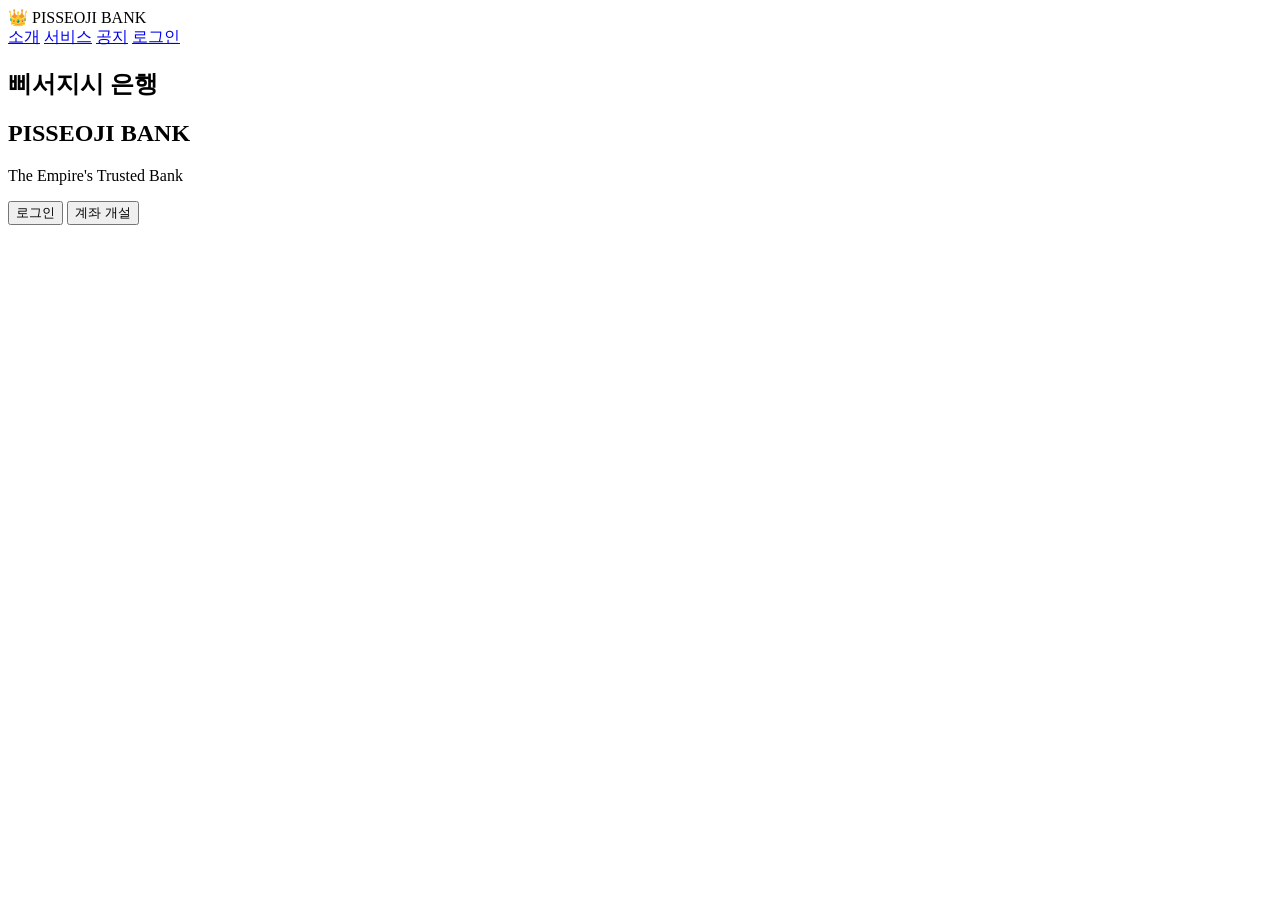
==== index.html @ e7a4bc82 "index.html 만들기" ====
<!DOCTYPE html>
<html lang="ko">
<head>
    <meta charset="UTF-8">
    <meta name="viewport" content="width=device-width, initial-scale=1.0">
    <title>삐서지시 은행 | PISSEOJI BANK</title>

    <link rel="stylesheet" href="css/style.css">
</head>

<body>

<header>
    <div class="logo">👑 PISSEOJI BANK</div>

    <nav>
        <a href="#">소개</a>
        <a href="#">서비스</a>
        <a href="#">공지</a>
        <a href="#">로그인</a>
    </nav>
</header>

<section class="hero">

    <h1>삐서지시 은행</h1>

    <h2>PISSEOJI BANK</h2>

    <p>
        The Empire's Trusted Bank
    </p>

    <div class="buttons">
        <button>로그인</button>
        <button class="outline">계좌 개설</button>
    </div>

</section>

</body>
</html>
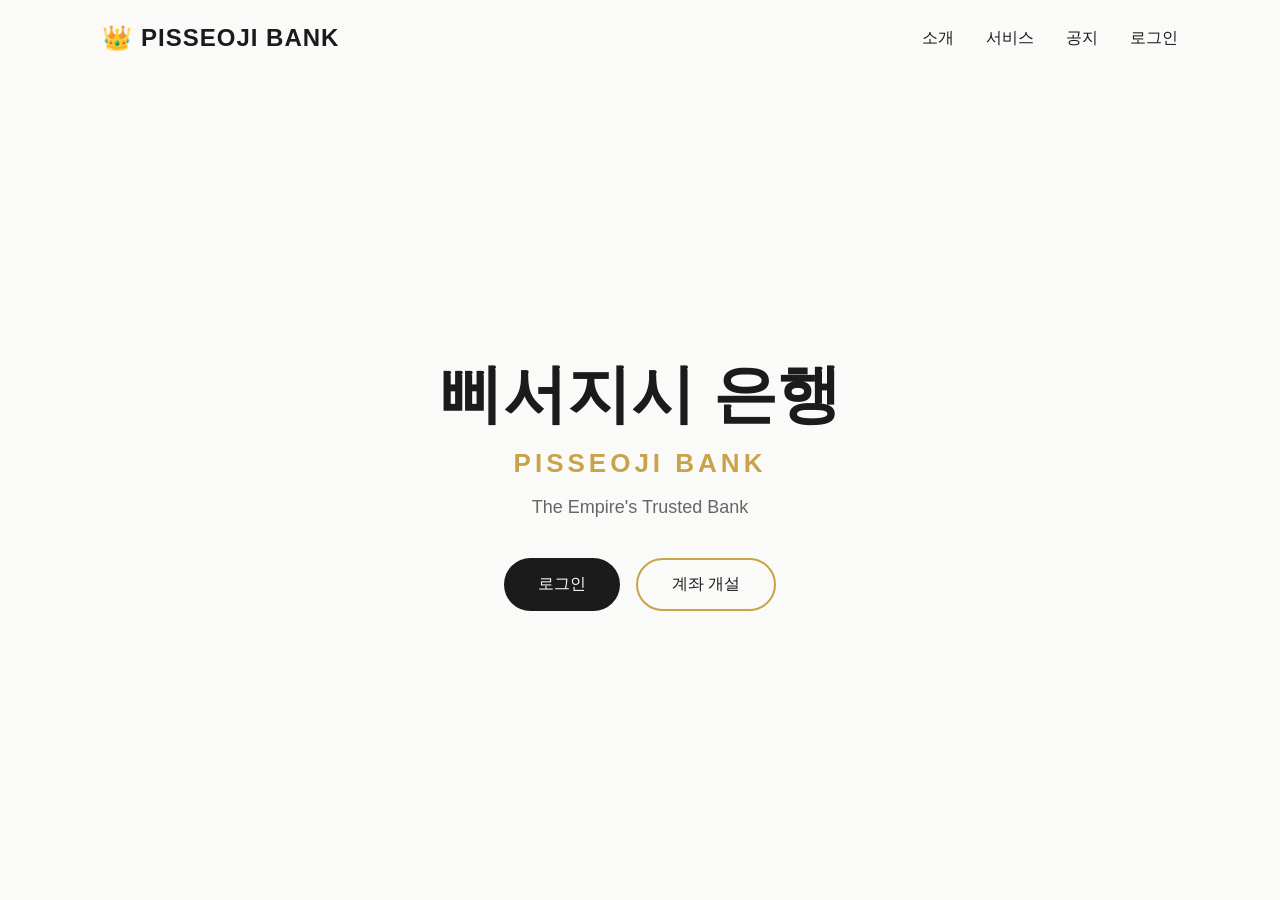
==== commit f605d2c3: "index.html 업데이트" ====
--- a/index.html
+++ b/index.html
@@ -5,7 +5,7 @@
     <meta name="viewport" content="width=device-width, initial-scale=1.0">
     <title>삐서지시 은행 | PISSEOJI BANK</title>
 
-    <link rel="stylesheet" href="css/style.css">
+<link rel="stylesheet" href="style.css">
 </head>
 
 <body>
--- a/style.css
+++ b/style.css
@@ -0,0 +1,85 @@
+* {
+    margin: 0;
+    padding: 0;
+    box-sizing: border-box;
+}
+
+body {
+    font-family: -apple-system, BlinkMacSystemFont, "Segoe UI", sans-serif;
+    background: #fafaf8;
+    color: #1b1b1b;
+}
+
+header {
+    width: 100%;
+    padding: 24px 8%;
+    display: flex;
+    justify-content: space-between;
+    align-items: center;
+}
+
+.logo {
+    font-size: 24px;
+    font-weight: 700;
+    letter-spacing: 1px;
+}
+
+nav {
+    display: flex;
+    gap: 32px;
+}
+
+nav a {
+    color: #1b1b1b;
+    text-decoration: none;
+    font-weight: 500;
+}
+
+.hero {
+    height: calc(100vh - 90px);
+    display: flex;
+    flex-direction: column;
+    justify-content: center;
+    align-items: center;
+    text-align: center;
+    padding: 0 20px;
+}
+
+.hero h1 {
+    font-size: 64px;
+    margin-bottom: 10px;
+}
+
+.hero h2 {
+    font-size: 26px;
+    color: #c9a34a;
+    margin-bottom: 18px;
+    letter-spacing: 4px;
+}
+
+.hero p {
+    font-size: 18px;
+    color: #666;
+    margin-bottom: 40px;
+}
+
+.buttons {
+    display: flex;
+    gap: 16px;
+}
+
+button {
+    background: #1b1b1b;
+    color: white;
+    border: none;
+    padding: 14px 34px;
+    border-radius: 999px;
+    cursor: pointer;
+    font-size: 16px;
+}
+
+button.outline {
+    background: transparent;
+    color: #1b1b1b;
+    border: 2px solid #c9a34a;
+}
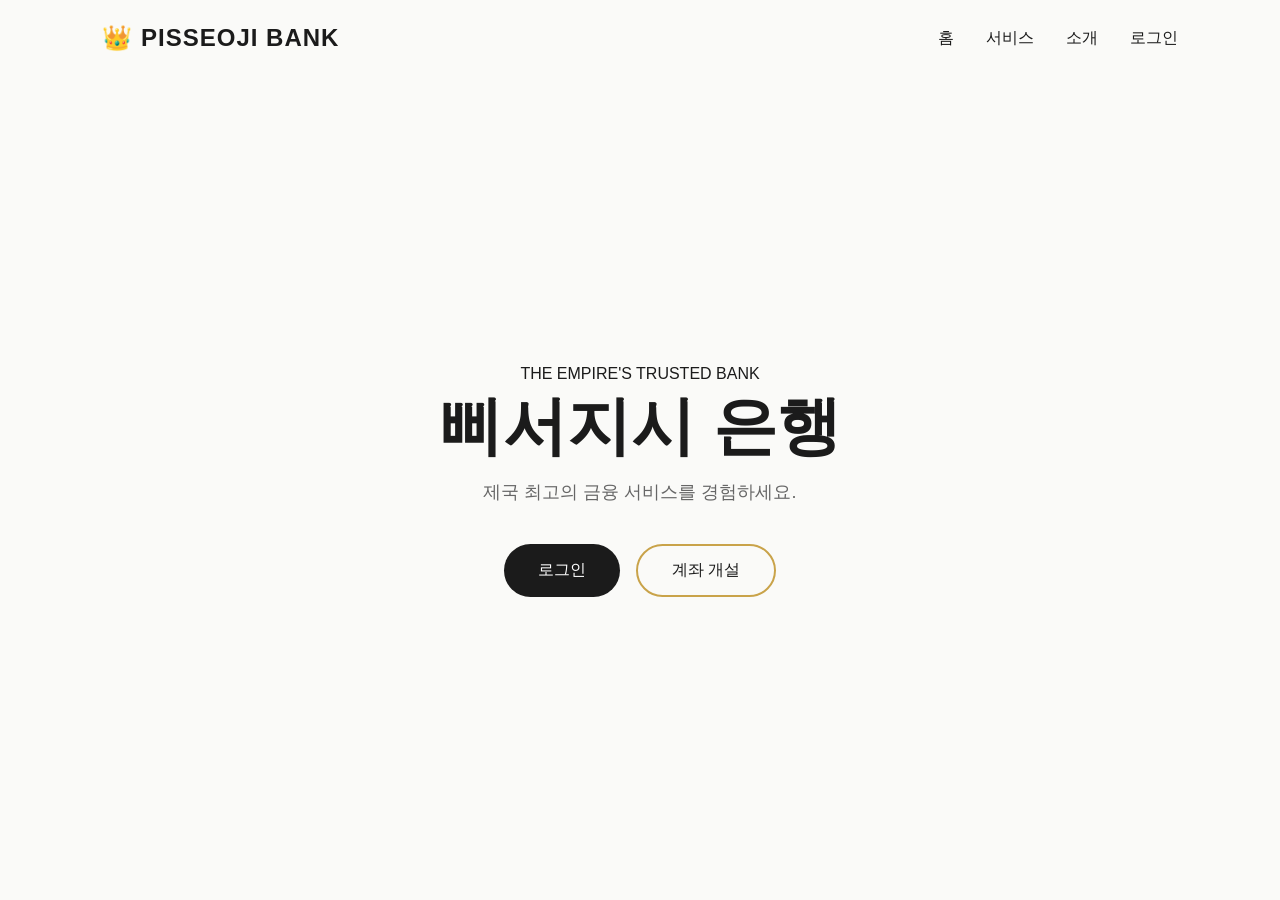
==== commit b16016ea: "index.html 업데이트" ====
--- a/index.html
+++ b/index.html
@@ -5,38 +5,55 @@
     <meta name="viewport" content="width=device-width, initial-scale=1.0">
     <title>삐서지시 은행 | PISSEOJI BANK</title>
 
-<link rel="stylesheet" href="style.css">
+    <link rel="stylesheet" href="style.css">
 </head>
 
 <body>
 
 <header>
-    <div class="logo">👑 PISSEOJI BANK</div>
+    <div class="logo">
+        👑 PISSEOJI BANK
+    </div>
 
     <nav>
+        <a href="#">홈</a>
+        <a href="#">서비스</a>
         <a href="#">소개</a>
-        <a href="#">서비스</a>
-        <a href="#">공지</a>
         <a href="#">로그인</a>
     </nav>
 </header>
 
+<main>
+
 <section class="hero">
 
-    <h1>삐서지시 은행</h1>
+    <span class="badge">
+        THE EMPIRE'S TRUSTED BANK
+    </span>
 
-    <h2>PISSEOJI BANK</h2>
+    <h1>
+        삐서지시 은행
+    </h1>
 
     <p>
-        The Empire's Trusted Bank
+        제국 최고의 금융 서비스를 경험하세요.
     </p>
 
     <div class="buttons">
-        <button>로그인</button>
-        <button class="outline">계좌 개설</button>
+
+        <button>
+            로그인
+        </button>
+
+        <button class="outline">
+            계좌 개설
+        </button>
+
     </div>
 
 </section>
 
+</main>
+
 </body>
 </html>
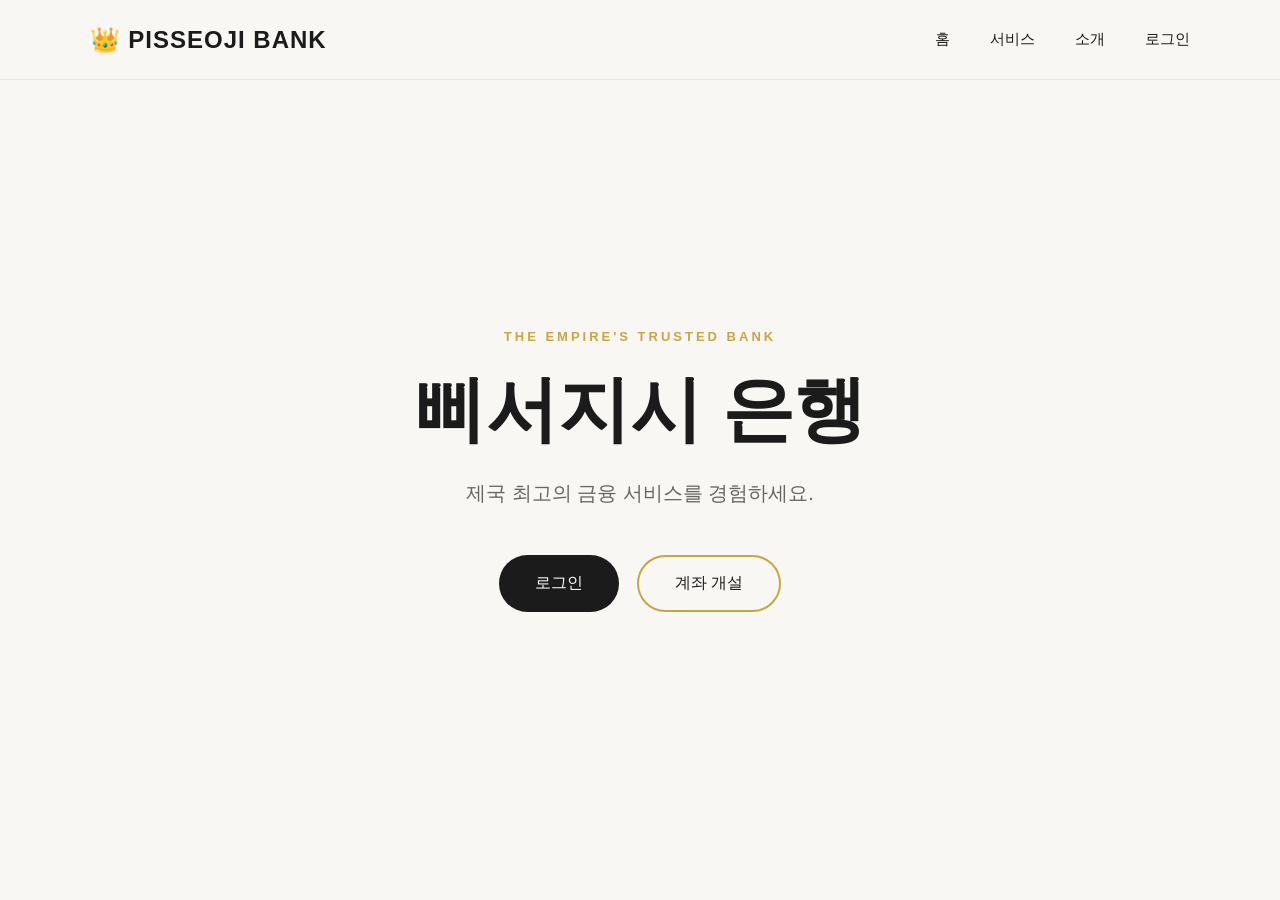
==== commit c5edf355: "index.html 업데이트" ====
--- a/index.html
+++ b/index.html
@@ -41,13 +41,13 @@
 
     <div class="buttons">
 
-        <button>
-            로그인
-        </button>
+       <button onclick="location.href='login.html'">
+    로그인
+</button>
 
-        <button class="outline">
-            계좌 개설
-        </button>
+        <button class="outline" onclick="location.href='login.html'">
+    계좌 개설
+</button>
 
     </div>
 
--- a/style.css
+++ b/style.css
@@ -1,85 +1,145 @@
-* {
-    margin: 0;
-    padding: 0;
-    box-sizing: border-box;
+*{
+    margin:0;
+    padding:0;
+    box-sizing:border-box;
 }
 
-body {
-    font-family: -apple-system, BlinkMacSystemFont, "Segoe UI", sans-serif;
-    background: #fafaf8;
-    color: #1b1b1b;
+html{
+    scroll-behavior:smooth;
 }
 
-header {
-    width: 100%;
-    padding: 24px 8%;
-    display: flex;
-    justify-content: space-between;
-    align-items: center;
+body{
+    font-family:-apple-system,BlinkMacSystemFont,"Segoe UI",Pretendard,sans-serif;
+    background:#f8f7f4;
+    color:#1b1b1b;
 }
 
-.logo {
-    font-size: 24px;
-    font-weight: 700;
-    letter-spacing: 1px;
+header{
+    position:fixed;
+    top:0;
+    left:0;
+    width:100%;
+    height:80px;
+    background:rgba(248,247,244,.92);
+    backdrop-filter:blur(14px);
+    display:flex;
+    justify-content:space-between;
+    align-items:center;
+    padding:0 7%;
+    border-bottom:1px solid rgba(0,0,0,.05);
 }
 
-nav {
-    display: flex;
-    gap: 32px;
+.logo{
+    font-size:24px;
+    font-weight:700;
+    letter-spacing:1px;
 }
 
-nav a {
-    color: #1b1b1b;
-    text-decoration: none;
-    font-weight: 500;
+nav{
+    display:flex;
+    gap:40px;
 }
 
-.hero {
-    height: calc(100vh - 90px);
-    display: flex;
-    flex-direction: column;
-    justify-content: center;
-    align-items: center;
-    text-align: center;
-    padding: 0 20px;
+nav a{
+    color:#1b1b1b;
+    text-decoration:none;
+    font-size:15px;
+    transition:.25s;
 }
 
-.hero h1 {
-    font-size: 64px;
-    margin-bottom: 10px;
+nav a:hover{
+    color:#c8a547;
 }
 
-.hero h2 {
-    font-size: 26px;
-    color: #c9a34a;
-    margin-bottom: 18px;
-    letter-spacing: 4px;
+main{
+    width:100%;
 }
 
-.hero p {
-    font-size: 18px;
-    color: #666;
-    margin-bottom: 40px;
+.hero{
+    min-height:100vh;
+    display:flex;
+    flex-direction:column;
+    justify-content:center;
+    align-items:center;
+    text-align:center;
+    padding:120px 20px 80px;
 }
 
-.buttons {
-    display: flex;
-    gap: 16px;
+.badge{
+    color:#c8a547;
+    font-size:13px;
+    letter-spacing:3px;
+    font-weight:700;
+    margin-bottom:18px;
 }
 
-button {
-    background: #1b1b1b;
-    color: white;
-    border: none;
-    padding: 14px 34px;
-    border-radius: 999px;
-    cursor: pointer;
-    font-size: 16px;
+.hero h1{
+    font-size:72px;
+    font-weight:800;
+    margin-bottom:18px;
 }
 
-button.outline {
-    background: transparent;
-    color: #1b1b1b;
-    border: 2px solid #c9a34a;
+.hero p{
+    font-size:20px;
+    color:#666;
+    margin-bottom:45px;
+    max-width:600px;
+    line-height:1.7;
+}
+
+.buttons{
+    display:flex;
+    gap:18px;
+}
+
+button{
+    border:none;
+    cursor:pointer;
+    padding:16px 36px;
+    border-radius:999px;
+    background:#1b1b1b;
+    color:white;
+    font-size:16px;
+    transition:.25s;
+}
+
+button:hover{
+    transform:translateY(-2px);
+}
+
+.outline{
+    background:transparent;
+    color:#1b1b1b;
+    border:2px solid #c8a547;
+}
+
+.outline:hover{
+    background:#c8a547;
+    color:white;
+}
+
+@media(max-width:768px){
+
+nav{
+    display:none;
+}
+
+.hero h1{
+    font-size:44px;
+}
+
+.hero p{
+    font-size:17px;
+}
+
+.buttons{
+    flex-direction:column;
+    width:100%;
+    max-width:300px;
+}
+
+button{
+    width:100%;
+}
+
 }
